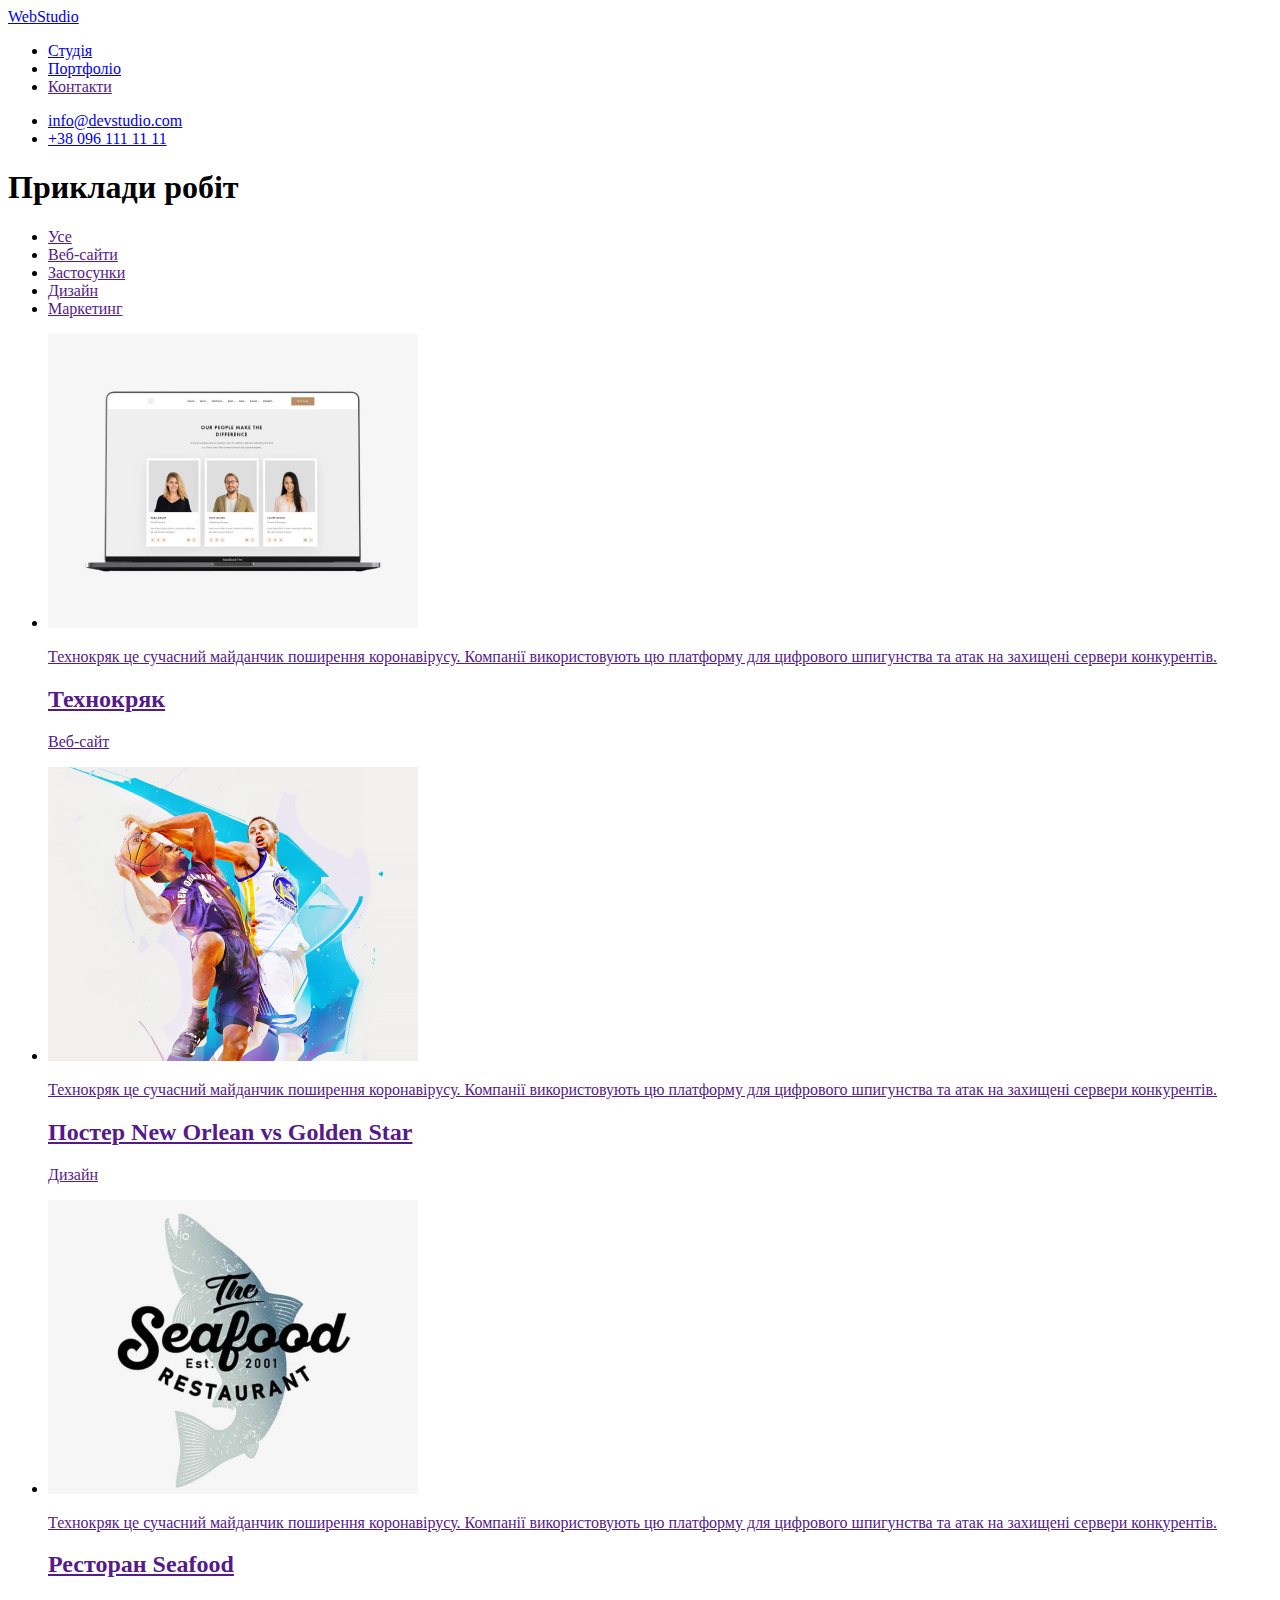
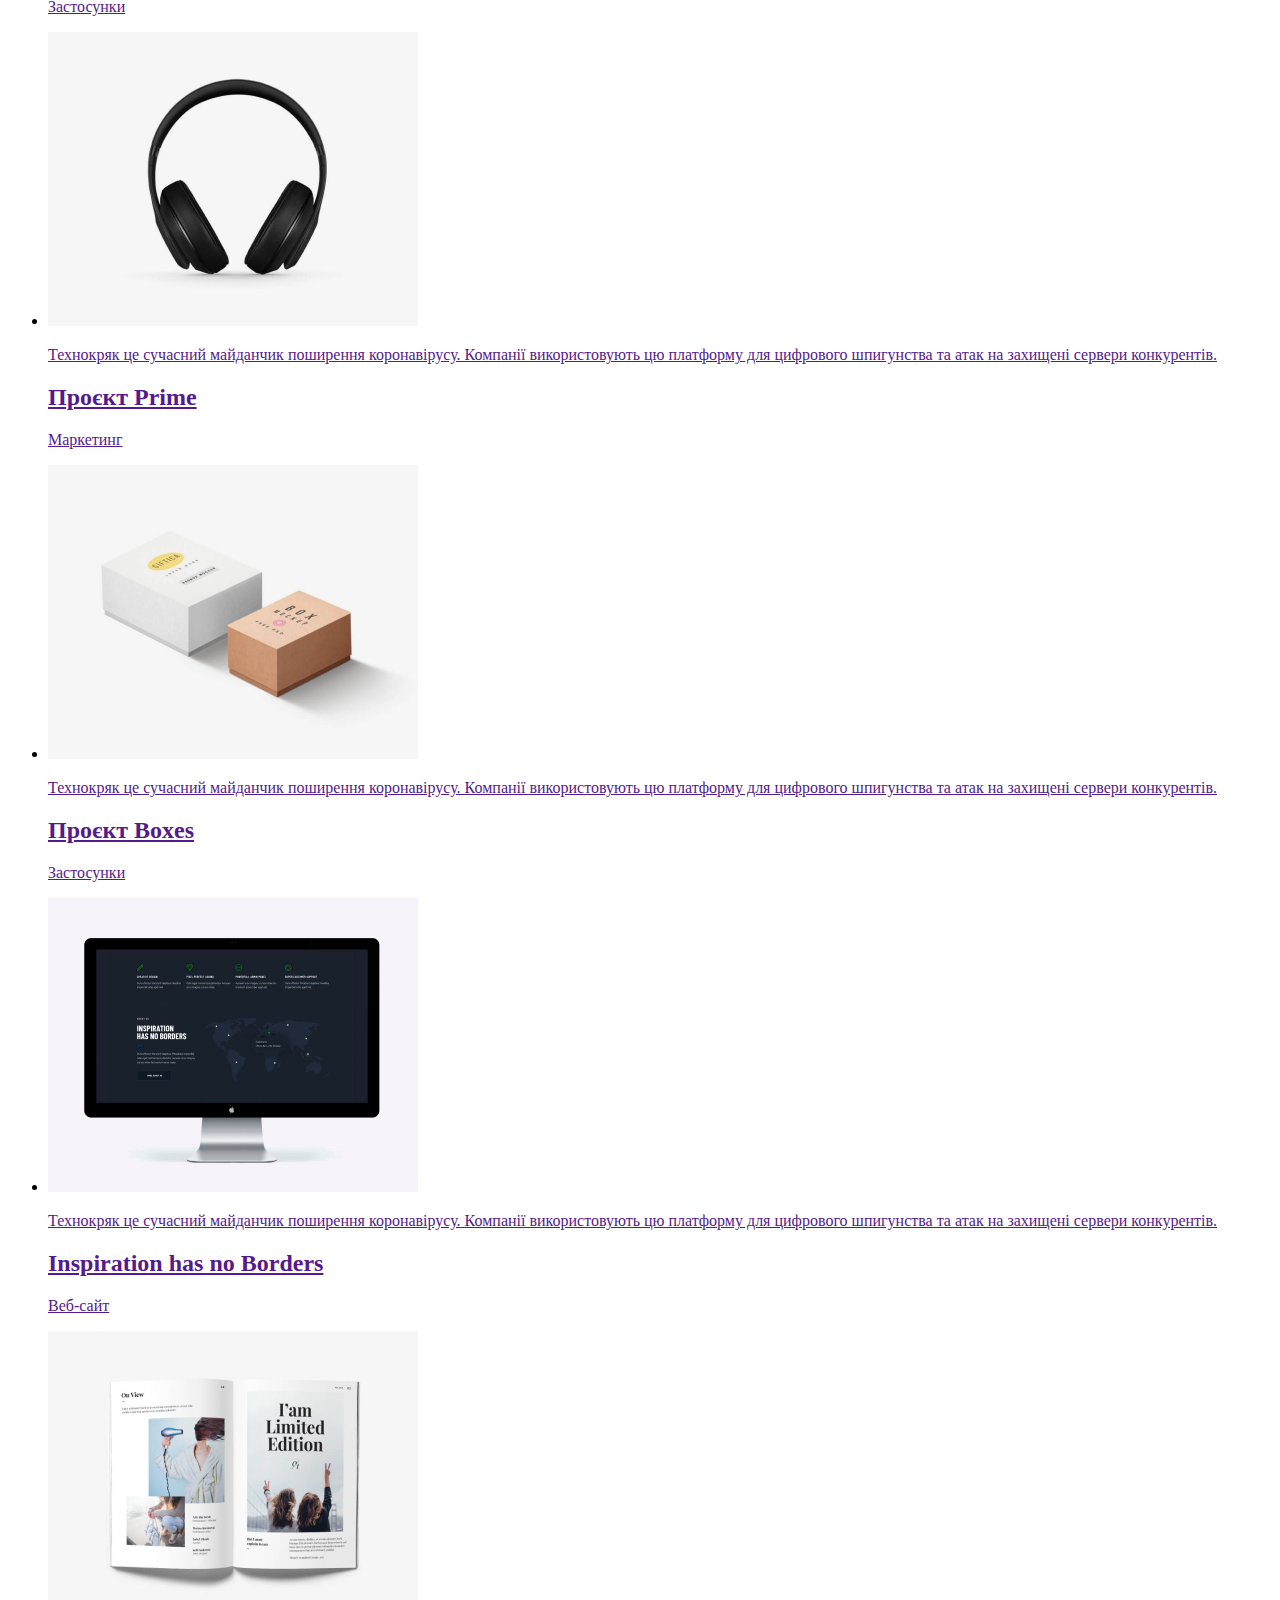
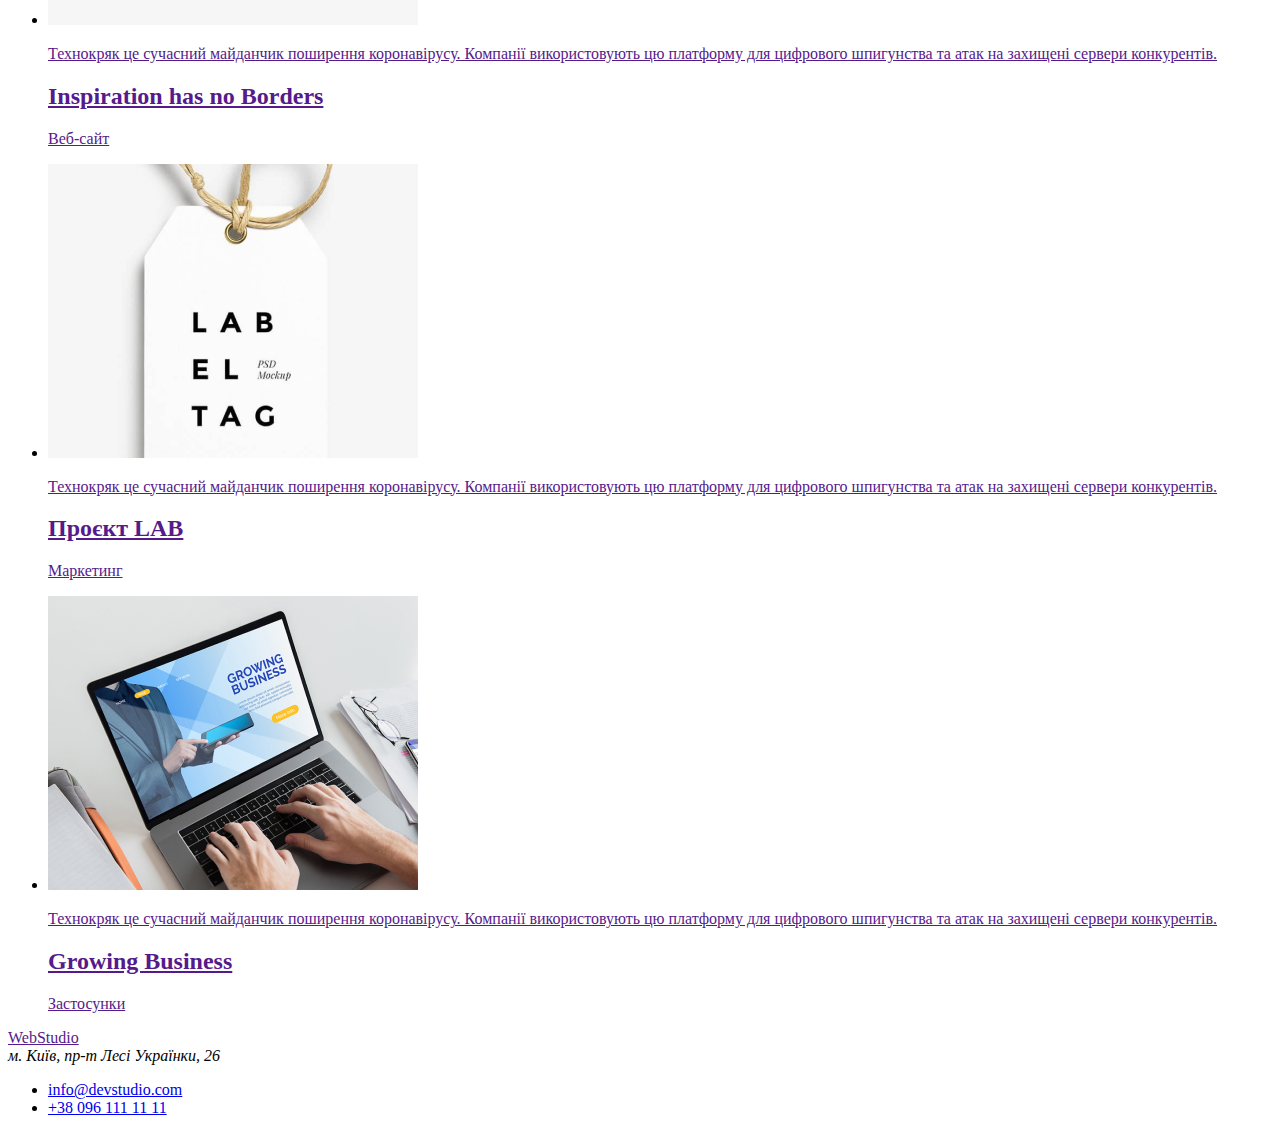
==== portfolio.html @ 0ce0e4c5 "yes" ====
<!DOCTYPE html>
<html lang="en">

<head>
    <meta charset="UTF-8">
    <meta http-equiv="X-UA-Compatible" content="IE=edge">
    <meta name="viewport" content="width=device-width, initial-scale=1.0">
    <title>WEB studio</title>
    <link
        href="https://fonts.googleapis.com/css2?family=Raleway:wght@700&family=Roboto:wght@400;500;700;900&display=swap"
        rel="stylesheet">
    <link rel="stylesheet" href="node_modules/modern-normalize/modern-normalize.css">
    <!-- Зовнішній файл стилю -->
    <link rel="stylesheet" href="./style.css">
</head>

<body>

    <!-- Шапка -->
    <header>
        <div class="header-nav container">
            <a class="logo" href="./"><span>Web</span>Studio</a>
            <nav>
                <ul class="nav-list">
                    <li class="list-item"><a class="link" href="./">Студія</a></li>
                    <li class="list-item"><a class="link current" href="./portfolio.html" target="_blank"
                            rel="noopener noreferer">Портфоліо</a></li>
                    <li class="list-item"><a class="link" href="">Контакти</a></li>
                </ul>
            </nav>
            <ul class="contacts-nav">
                <li><a href="mailto:info@devstudio.com">info@devstudio.com</a></li>
                <li><a href="tel:+380961111111">+38 096 111 11 11</a></li>
            </ul>
        </div>
    </header>
    <!--Основна секція-->
    <main>
        <section class="section">

            <div class="container">
                <h1 class="visually-hidden">Приклади робіт</h1>
                <ul class="filter">
                    <li><a class="filter-link" href="">Усе</a></li>
                    <li><a class="filter-link" href="">Веб-сайти</a></li>
                    <li><a class="filter-link" href="">Застосунки</a></li>
                    <li><a class="filter-link" href="">Дизайн</a></li>
                    <li><a class="filter-link" href="">Маркетинг</a></li>
                </ul>
                <ul class="examples">
                    <li class="examples-link">
                        <a class="link-thumb" href="">
                            <div class="examples-img-thumb"><img class="card" src="./img/portfolio/laptop.jpg"
                                    alt="Фотографии троих людей на экране ноутбука" width="370" height="294">
                                <div class="examples-overlay">
                                    <p>Технокряк це сучасний майданчик поширення коронавірусу.
                                        Компанії використовують цю платформу для цифрового шпигунства та атак на
                                        захищені сервери конкурентів.</p>
                                </div>
                            </div>
                            <div class="link-text">
                                <h2 class="examples-titel">Технокряк</h2>
                                <p class="examples-type">Веб-сайт</p>
                            </div>
                        </a>
                    </li>
                    <li class="examples-link">
                        <a class="link-thumb" href="">
                            <div class="examples-img-thumb"><img src="./img/portfolio/players.jpg"
                                    alt="Два баскетболиста" width="370" height="294">
                                <div class="examples-overlay">
                                    <p>Технокряк це сучасний майданчик поширення коронавірусу.
                                        Компанії використовують цю платформу для цифрового шпигунства та атак на
                                        захищені сервери конкурентів.</p>
                                </div>
                            </div>
                            <div class="link-text">
                                <h2 class="examples-titel">Постер New Orlean vs Golden Star</h2>
                                <p class="examples-type">Дизайн</p>
                            </div>
                        </a>
                    </li>
                    <li class="examples-link">
                        <a class="link-thumb" href="">
                            <div class="examples-img-thumb"><img src="./img/portfolio/seafood.jpg"
                                    alt="Рыба с надписью The seafood restaurant" width="370" height="294">
                                <div class="examples-overlay">
                                    <p>Технокряк це сучасний майданчик поширення коронавірусу.
                                        Компанії використовують цю платформу для цифрового шпигунства та атак на
                                        захищені сервери конкурентів.</p>
                                </div>
                            </div>
                            <div class="link-text">
                                <h2 class="examples-titel">Ресторан Seafood</h2>
                                <p class="examples-type">Застосунки</p>
                            </div>
                        </a>
                    </li>
                    <li class="examples-link">
                        <a class="link-thumb" href="">
                            <div class="examples-img-thumb"><img src="./img/portfolio/headphone.jpg" alt="Наушники"
                                    width="370" height="294">
                                <div class="examples-overlay">
                                    <p>Технокряк це сучасний майданчик поширення коронавірусу.
                                        Компанії використовують цю платформу для цифрового шпигунства та атак на
                                        захищені сервери конкурентів.</p>
                                </div>
                            </div>
                            <div class="link-text">
                                <h2 class="examples-titel">Проєкт Prime</h2>
                                <p class="examples-type">Маркетинг</p>
                            </div>
                        </a>
                    </li>
                    <li class="examples-link">
                        <a class="link-thumb" href="">
                            <div class="examples-img-thumb"><img src="./img/portfolio/boxes.jpg" alt="Две коробки"
                                    width="370" height="294">
                                <div class="examples-overlay">
                                    <p>Технокряк це сучасний майданчик поширення коронавірусу.
                                        Компанії використовують цю платформу для цифрового шпигунства та атак на
                                        захищені сервери конкурентів.</p>
                                </div>
                            </div>
                            <div class="link-text">
                                <h2 class="examples-titel">Проєкт Boxes</h2>
                                <p class="examples-type">Застосунки</p>
                            </div>
                        </a>
                    </li>
                    <li class="examples-link">
                        <a class="link-thumb" href="">
                            <div class="examples-img-thumb"><img src="./img/portfolio/monitor.jpg" alt="Черный монитор"
                                    width="370" height="294">
                                <div class="examples-overlay">
                                    <p>Технокряк це сучасний майданчик поширення коронавірусу.
                                        Компанії використовують цю платформу для цифрового шпигунства та атак на
                                        захищені сервери конкурентів.</p>
                                </div>
                            </div>
                            <div class="link-text">
                                <h2 class="examples-titel">Inspiration has no Borders</h2>
                                <p class="examples-type">Веб-сайт</p>
                            </div>
                        </a>
                    </li>
                    <li class="examples-link">
                        <a class="link-thumb" href="">
                            <div class="examples-img-thumb"><img src="./img/portfolio/magazine.jpg" alt="Черный монитор"
                                    width="370" height="294">
                                <div class="examples-overlay">
                                    <p>Технокряк це сучасний майданчик поширення коронавірусу.
                                        Компанії використовують цю платформу для цифрового шпигунства та атак на
                                        захищені сервери конкурентів.</p>
                                </div>
                            </div>
                            <div class="link-text">
                                <h2 class="examples-titel">Inspiration has no Borders</h2>
                                <p class="examples-type">Веб-сайт</p>
                            </div>
                        </a>
                    </li>
                    <li class="examples-link">
                        <a class="link-thumb" href="">
                            <div class="examples-img-thumb"><img src="./img/portfolio/labeltag.jpg"
                                    alt="Этикетка с надписью LA BEL TAG" width="370" height="294">
                                <div class="examples-overlay">
                                    <p>Технокряк це сучасний майданчик поширення коронавірусу.
                                        Компанії використовують цю платформу для цифрового шпигунства та атак на
                                        захищені сервери конкурентів.</p>
                                </div>
                            </div>
                            <div class="link-text">
                                <h2 class="examples-titel">Проєкт LAB</h2>
                                <p class="examples-type">Маркетинг</p>
                            </div>
                        </a>
                    </li>
                    <li class="examples-link">
                        <a class="link-thumb" href="">
                            <div class="examples-img-thumb"><img src="./img/portfolio/desktop.jpg" alt="Ноутбук"
                                    width="370" height="294">
                                <div class="examples-overlay">
                                    <p>Технокряк це сучасний майданчик поширення коронавірусу.
                                        Компанії використовують цю платформу для цифрового шпигунства та атак на
                                        захищені сервери конкурентів.</p>
                                </div>
                            </div>
                            <div class="link-text">
                                <h2 class="examples-titel">Growing Business</h2>
                                <p class="examples-type">Застосунки</p>
                            </div>
                        </a>
                    </li>
                </ul>
            </div>

        </section>
    </main>
    <!--Footer-->
    <footer class="footer">
        <div class="container">
            <a class="footer-logo" href=""><span>Web</span>Studio</a>
            <address class="footer-address">м. Київ, пр-т Лесі Українки, 26</address>
            <ul class="footer-contacts">
                <li><a class="footer-contacts-link" href="mailto:info@devstudio.com">info@devstudio.com</a></li>
                <li><a class="footer-contacts-link" href="tel:+380961111111">+38 096 111 11 11</a></li>
            </ul>
        </div>
    </footer>
</body>

</html>
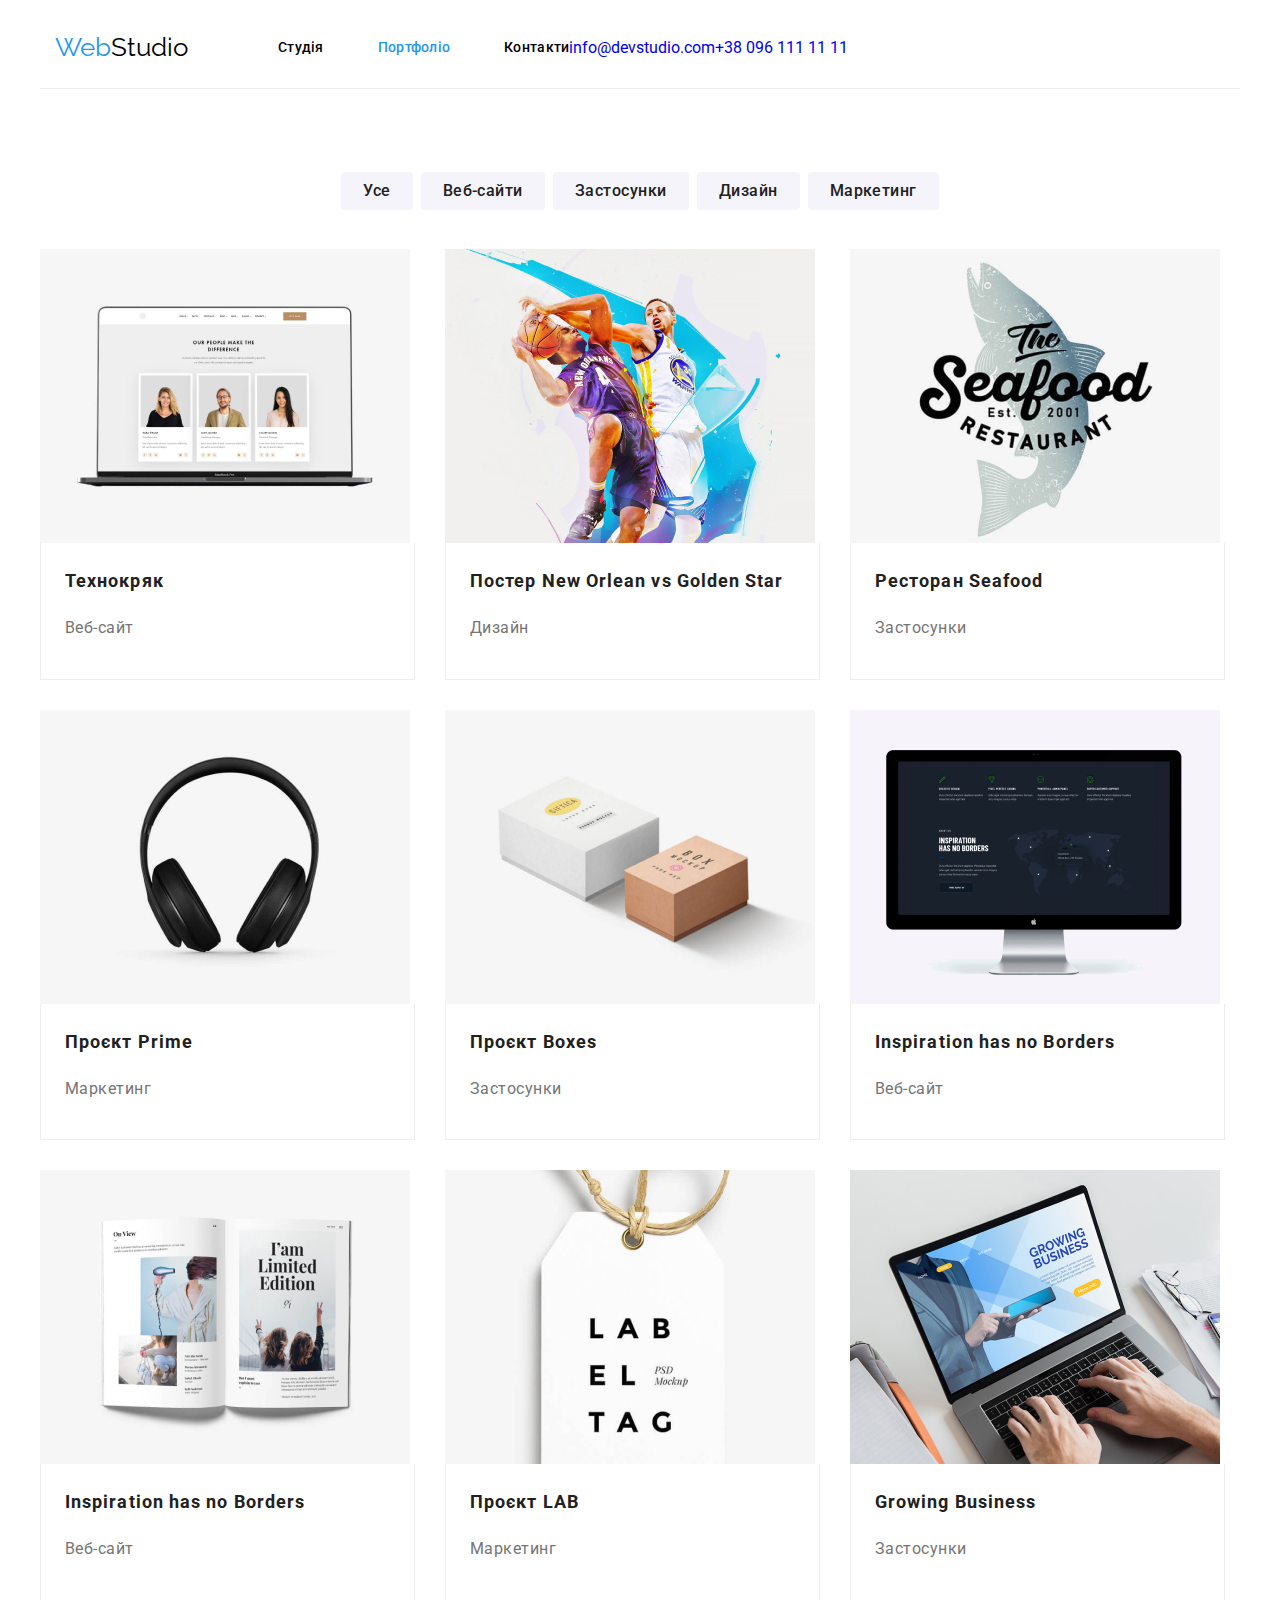
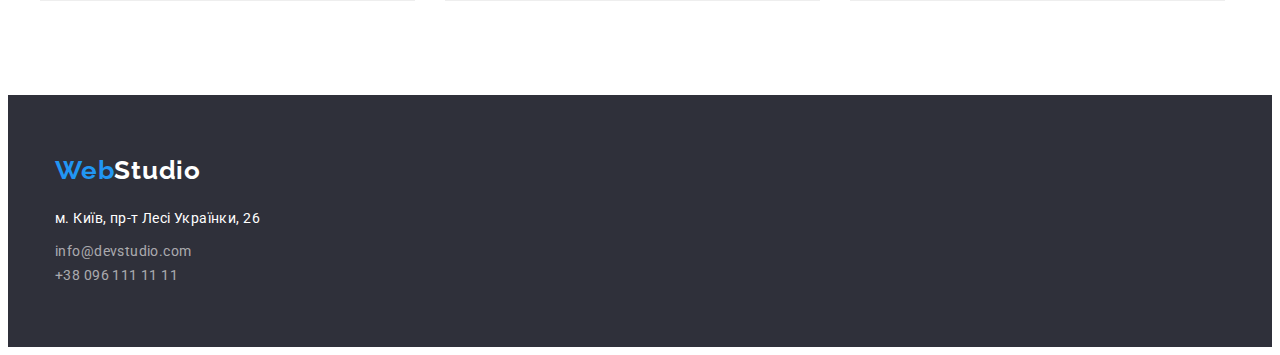
==== commit dd55df31: "end" ====
--- a/portfolio.html
+++ b/portfolio.html
@@ -11,7 +11,7 @@
         rel="stylesheet">
     <link rel="stylesheet" href="node_modules/modern-normalize/modern-normalize.css">
     <!-- Зовнішній файл стилю -->
-    <link rel="stylesheet" href="./style.css">
+    <link rel="stylesheet" href="./css/main.css">
 </head>
 
 <body>
@@ -41,11 +41,11 @@
             <div class="container">
                 <h1 class="visually-hidden">Приклади робіт</h1>
                 <ul class="filter">
-                    <li><a class="filter-link" href="">Усе</a></li>
-                    <li><a class="filter-link" href="">Веб-сайти</a></li>
-                    <li><a class="filter-link" href="">Застосунки</a></li>
-                    <li><a class="filter-link" href="">Дизайн</a></li>
-                    <li><a class="filter-link" href="">Маркетинг</a></li>
+                    <li class="filter-item"><a class="filter-link" href="">Усе</a></li>
+                    <li class="filter-item"><a class="filter-link" href="">Веб-сайти</a></li>
+                    <li class="filter-item"><a class="filter-link" href="">Застосунки</a></li>
+                    <li class="filter-item"><a class="filter-link" href="">Дизайн</a></li>
+                    <li class="filter-item"><a class="filter-link" href="">Маркетинг</a></li>
                 </ul>
                 <ul class="examples">
                     <li class="examples-link">
--- a/css/main.css
+++ b/css/main.css
@@ -0,0 +1,1231 @@
+@charset "UTF-8";
+:root {
+  --primary-text-color: #757575;
+  --title-text-color: #212121;
+  --accent-color: #2196f3;
+  --background-color: #ffffff;
+  --background-button: #F5F4FA;
+  --svg: #AFB1B8;
+  --card-border-line: #EEEEEE;
+}
+
+html {
+  -webkit-box-sizing: border-box;
+          box-sizing: border-box;
+}
+
+*,
+*::before,
+*::after {
+  -webkit-box-sizing: inherit;
+          box-sizing: inherit;
+}
+
+/* Решта коду */
+body {
+  color: var(--primary-text-color);
+  background-color: var(--background-color);
+  font-family: roboto, sans-serif;
+}
+
+a {
+  text-decoration: none;
+}
+
+h1,
+h2,
+h3,
+p,
+ul {
+  margin-top: 0;
+}
+
+img {
+  display: block;
+  max-width: 100%;
+  height: auto;
+}
+
+ul {
+  padding: 0;
+  margin: 0;
+  list-style: none;
+}
+
+.section {
+  padding-top: 94px;
+  padding-bottom: 94px;
+  margin-top: 0;
+  margin-bottom: 0;
+}
+.section-title {
+  margin-bottom: 50px;
+  color: var(--title-text-color);
+  font-weight: 700;
+  font-size: 36px;
+  line-height: 1.2;
+  text-align: center;
+  letter-spacing: 0.03em;
+}
+
+.container {
+  width: 100%;
+  margin-left: auto;
+  margin-right: auto;
+  margin-top: 0;
+  padding-left: 15px;
+  padding-right: 15px;
+}
+@media (min-width: 480px) {
+  .container {
+    width: 480px;
+  }
+}
+@media (min-width: 768px) {
+  .container {
+    width: 768px;
+  }
+}
+@media (min-width: 1200px) {
+  .container {
+    width: 1200px;
+  }
+}
+
+@media (max-width: 767px) {
+  .contacts {
+    margin-bottom: 64px;
+  }
+}
+@media (min-width: 768px) {
+  .contacts {
+    margin-left: 89px;
+  }
+}
+@media screen and (min-width: 1200px) {
+  .contacts {
+    margin-left: 305px;
+  }
+}
+
+@media (max-width: 767px) {
+  .contacts-list {
+    display: -webkit-box;
+    display: -ms-flexbox;
+    display: flex;
+    -webkit-box-orient: vertical;
+    -webkit-box-direction: reverse;
+        -ms-flex-direction: column-reverse;
+            flex-direction: column-reverse;
+  }
+}
+@media (min-width: 768px) {
+  .contacts-list {
+    -webkit-box-pack: start;
+        -ms-flex-pack: start;
+            justify-content: flex-start;
+    -ms-flex-line-pack: center;
+        align-content: center;
+  }
+}
+@media screen and (min-width: 1200px) {
+  .contacts-list {
+    display: -webkit-box;
+    display: -ms-flexbox;
+    display: flex;
+    -webkit-box-pack: start;
+        -ms-flex-pack: start;
+            justify-content: flex-start;
+    -ms-flex-line-pack: center;
+        align-content: center;
+  }
+}
+
+@media (min-width: 1200px) {
+  .contacts-list li + li {
+    margin-left: 50px;
+  }
+}
+
+@media (max-width: 767px) {
+  .contacts-item:last-child {
+    margin-bottom: 32px;
+  }
+}
+@media (min-width: 768px) {
+  .contacts-item:last-child {
+    margin-left: 0;
+  }
+}
+@media (min-width: 1200px) {
+  .contacts-item:last-child {
+    margin-left: 30px;
+  }
+}
+
+@media (max-width: 768px) {
+  .contact-icon:first-child {
+    margin-bottom: 13px;
+  }
+}
+
+.contacts-list .contacts-link {
+  color: var(--primary-text-color);
+}
+@media (max-width: 767px) {
+  .contacts-list .contacts-link {
+    font-weight: 500;
+    font-size: 14px;
+    line-height: 1.14;
+    letter-spacing: 0.02em;
+    font-size: 24px;
+  }
+}
+@media (min-width: 768px) {
+  .contacts-list .contacts-link {
+    display: -webkit-box;
+    display: -ms-flexbox;
+    display: flex;
+    font-size: 12px;
+  }
+}
+@media (min-width: 1200px) {
+  .contacts-list .contacts-link {
+    display: -webkit-box;
+    display: -ms-flexbox;
+    display: flex;
+    -webkit-box-align: center;
+        -ms-flex-align: center;
+            align-items: center;
+    -webkit-transition: color 250ms cubic-bezier(0.4, 0, 0.2, 1);
+    transition: color 250ms cubic-bezier(0.4, 0, 0.2, 1);
+    font-weight: 500;
+    font-size: 14px;
+    line-height: 1.14;
+    letter-spacing: 0.02em;
+    font-size: 14px;
+  }
+}
+.contacts-list .contacts-link:focus, .contacts-list .contacts-link:hover {
+  color: var(--accent-color);
+  fill: var(--accent-color);
+}
+
+.contact-icon {
+  margin-right: 10px;
+  fill: currentColor;
+}
+@media (max-width: 767px) {
+  .contact-icon {
+    display: none;
+  }
+}
+.contact-icon:focus, .contact-icon:hover {
+  color: var(--accent-color);
+  fill: var(--accent-color);
+}
+
+.logo {
+  color: #000000;
+  font-family: Raleway, sans-serif;
+  font-style: 700;
+  font-size: 26px;
+  line-height: 1.2;
+  letter-spacing: 3%;
+}
+@media (max-width: 767px) {
+  .logo {
+    margin: 16px 15px;
+  }
+}
+
+span {
+  color: var(--accent-color);
+}
+
+@media (max-width: 767px) {
+  .mobile-button {
+    position: absolute;
+    top: 10px;
+    right: 15px;
+    display: -webkit-inline-box;
+    display: -ms-inline-flexbox;
+    display: inline-flex;
+    margin: 0;
+    padding: 0;
+    border: none;
+    background-color: transparent;
+    -webkit-transition: fill 250ms cubic-bezier(0.4, 0, 0.2, 1);
+    transition: fill 250ms cubic-bezier(0.4, 0, 0.2, 1);
+    cursor: pointer;
+    z-index: 2;
+  }
+  .mobile-button:hover, .mobile-button:focus {
+    fill: var(--accent-color);
+  }
+  .mobile-button .mobile-open {
+    display: none;
+  }
+  .mobile-button.is-open .mobile-open {
+    display: block;
+  }
+  .mobile-button.is-open .mobile-close {
+    display: none;
+  }
+}
+@media (min-width: 768px) {
+  .mobile-button {
+    display: none;
+  }
+}
+
+@media screen and (max-width: 767px) {
+  .mobile-menu {
+    position: absolute;
+    top: 0;
+    left: 0;
+    width: 100%;
+    height: 100vh;
+    background-color: var(--background-color);
+    display: none;
+    -webkit-box-orient: vertical;
+    -webkit-box-direction: normal;
+        -ms-flex-direction: column;
+            flex-direction: column;
+    -webkit-box-pack: justify;
+        -ms-flex-pack: justify;
+            justify-content: space-between;
+    padding: 48px 83px 48px 40px;
+    z-index: 1;
+  }
+  .mobile-menu.is-open {
+    display: -webkit-box;
+    display: -ms-flexbox;
+    display: flex;
+  }
+}
+@media (min-width: 768px) {
+  .mobile-menu {
+    display: -webkit-box;
+    display: -ms-flexbox;
+    display: flex;
+    -webkit-box-pack: center;
+        -ms-flex-pack: center;
+            justify-content: center;
+    -webkit-box-align: center;
+        -ms-flex-align: center;
+            align-items: center;
+  }
+}
+@media (min-width: 1200px) {
+  .mobile-menu {
+    -webkit-box-align: baseline;
+        -ms-flex-align: baseline;
+            align-items: baseline;
+  }
+}
+
+.header-nav {
+  position: relative;
+  -webkit-box-sizing: border-box;
+          box-sizing: border-box;
+  margin-bottom: 0;
+  border-bottom: 1px solid #ECECEC;
+}
+
+.header-nav,
+.contacts-nav {
+  display: -webkit-box;
+  display: -ms-flexbox;
+  display: flex;
+  -webkit-box-pack: start;
+      -ms-flex-pack: start;
+          justify-content: flex-start;
+  -webkit-box-align: center;
+      -ms-flex-align: center;
+          align-items: center;
+}
+
+.nav-list {
+  display: -webkit-box;
+  display: -ms-flexbox;
+  display: flex;
+}
+@media (max-width: 767px) {
+  .nav-list {
+    -webkit-box-orient: vertical;
+    -webkit-box-direction: normal;
+        -ms-flex-direction: column;
+            flex-direction: column;
+  }
+}
+@media (min-width: 768px) {
+  .nav-list {
+    margin-left: 90px;
+  }
+}
+
+.nav-list .link {
+  color: #000000;
+  font-weight: 500;
+  font-size: 14px;
+  line-height: 1.14;
+  letter-spacing: 0.02em;
+}
+@media (max-width: 767px) {
+  .nav-list .link {
+    font-size: 40px;
+  }
+}
+@media (min-width: 768px) {
+  .nav-list .link {
+    position: relative;
+    display: block;
+    padding-top: 32px;
+    padding-bottom: 32px;
+  }
+}
+.nav-list .link:hover, .nav-list .link:focus {
+  color: var(--accent-color);
+}
+.nav-list .link.current {
+  color: var(--accent-color);
+}
+.nav-list .link.current::after {
+  position: absolute;
+  content: "";
+  bottom: 0;
+  left: 0;
+  width: 100%;
+  height: 5px;
+  background-color: var(--accent-color);
+  border-radius: 4px;
+  -webkit-transform: scale(0);
+          transform: scale(0);
+  -webkit-transition: -webkit-transform 500ms cubic-bezier(0.4, 0, 0.2, 1);
+  transition: -webkit-transform 500ms cubic-bezier(0.4, 0, 0.2, 1);
+  transition: transform 500ms cubic-bezier(0.4, 0, 0.2, 1);
+  transition: transform 500ms cubic-bezier(0.4, 0, 0.2, 1), -webkit-transform 500ms cubic-bezier(0.4, 0, 0.2, 1);
+}
+
+.nav-list .link:hover.current::after {
+  -webkit-transform: scale(1);
+          transform: scale(1);
+}
+
+@media (max-width: 767px) {
+  .list-item:not(:last-child) {
+    margin-bottom: 32px;
+  }
+}
+@media (min-width: 768px) {
+  .list-item:not(:last-child) {
+    margin-right: 54px;
+  }
+}
+
+.networks-list {
+  display: -webkit-box;
+  display: -ms-flexbox;
+  display: flex;
+  -webkit-box-pack: justify;
+      -ms-flex-pack: justify;
+          justify-content: space-between;
+  -webkit-box-align: baseline;
+      -ms-flex-align: baseline;
+          align-items: baseline;
+}
+@media (min-width: 768px) {
+  .networks-list {
+    display: none;
+  }
+}
+
+.networks-item:not(:last-child)::after {
+  content: "";
+  width: 1px;
+  height: 22px;
+  margin-left: 10px;
+  margin-right: 10px;
+  border: 1px solid rgba(33, 33, 33, 0.2);
+}
+
+.networks-link {
+  font-style: normal;
+  font-weight: 500;
+  font-size: 18px;
+  line-break: 1.2;
+  letter-spacing: 0.02em;
+  color: var(--accent-color);
+}
+
+/*шапка сайта*/
+/*logo*/
+/*шапка навигації*/
+.hero {
+  background-color: #2f303a;
+  text-align: center;
+  padding-bottom: 200px;
+  padding-top: 200px;
+  background-image: -webkit-gradient(linear, left top, right top, from(rgba(47, 48, 58, 0.4)), to(rgba(47, 48, 58, 0.4))), url("../img/bgi-hero.jpg");
+  background-image: linear-gradient(to right, rgba(47, 48, 58, 0.4), rgba(47, 48, 58, 0.4)), url("../img/bgi-hero.jpg");
+  background-position: center;
+  background-size: cover;
+  background-repeat: no-repeat;
+}
+.hero-title {
+  display: block;
+  margin-top: 0px;
+  margin-bottom: 30px;
+  margin-bottom: 46px;
+  text-transform: uppercase;
+  color: var(--background-color);
+  font-weight: 900;
+  font-size: 44px;
+  line-height: 1.4;
+  text-align: center;
+  letter-spacing: 0.06em;
+}
+@media (max-width: 1199px) {
+  .hero-title {
+    font-size: 26px;
+    line-height: 1.6;
+  }
+}
+.hero-button {
+  display: inline-block;
+  min-width: 200px;
+  padding: 10px 25px;
+  border-radius: 4px;
+  text-decoration: none;
+  border: none;
+  -webkit-box-shadow: 0px 4px 4px rgba(0, 0, 0, 0.15);
+          box-shadow: 0px 4px 4px rgba(0, 0, 0, 0.15);
+  margin-top: 0px;
+  color: var(--background-color);
+  background-color: var(--accent-color);
+  font-weight: 700;
+  font-size: 16px;
+  line-height: 2;
+  letter-spacing: 0.06em;
+}
+
+.backdrop {
+  position: fixed;
+  top: 0;
+  left: 0;
+  width: 100%;
+  height: 100%;
+  background-color: rgba(0, 0, 0, 0.2);
+  opacity: 1;
+  -webkit-transition: opacity 300ms cubic-bezier(0.4, 0, 0.2, 1);
+  transition: opacity 300ms cubic-bezier(0.4, 0, 0.2, 1);
+}
+.backdrop.is-hidden {
+  opacity: 0;
+  pointer-events: none;
+}
+
+.modal {
+  position: absolute;
+  top: 50%;
+  left: 50%;
+  width: 528px;
+  height: 581px;
+  padding: 40px;
+  background-color: var(--background-color);
+  -webkit-transform: translate(-50%, -50%) scale(1);
+          transform: translate(-50%, -50%) scale(1);
+  -webkit-transition: -webkit-transform 500ms cubic-bezier(0.4, 0, 0.2, 1);
+  transition: -webkit-transform 500ms cubic-bezier(0.4, 0, 0.2, 1);
+  transition: transform 500ms cubic-bezier(0.4, 0, 0.2, 1);
+  transition: transform 500ms cubic-bezier(0.4, 0, 0.2, 1), -webkit-transform 500ms cubic-bezier(0.4, 0, 0.2, 1);
+}
+@media (min-wdth: 480px) {
+  .modal {
+    width: 450px;
+    max-height: 690px;
+    height: 100%;
+    overflow: scroll;
+  }
+}
+@media (min-wdth: 1200px) {
+  .modal {
+    width: 528px;
+    height: 581px;
+  }
+}
+.backdrop.is-hidden .modal {
+  -webkit-transform: translate(-50%, -50%) scale(0.7) rotateY(450deg);
+          transform: translate(-50%, -50%) scale(0.7) rotateY(450deg);
+}
+
+.modal-button {
+  position: absolute;
+  top: 8px;
+  right: 8px;
+  width: 30px;
+  height: 30px;
+  border: 0;
+  border-radius: 50%;
+  background-image: url("../img/icons/close.svg");
+  background-size: contain;
+}
+
+.field {
+  position: relative;
+  text-align: start;
+}
+.field:not(:last-child) {
+  margin-bottom: 10px;
+}
+
+.form,
+.fields,
+.field {
+  display: -webkit-box;
+  display: -ms-flexbox;
+  display: flex;
+  -webkit-box-orient: vertical;
+  -webkit-box-direction: normal;
+      -ms-flex-direction: column;
+          flex-direction: column;
+}
+
+.fields {
+  margin-bottom: 20px;
+}
+
+.form-field,
+.textarea {
+  padding-left: 42px;
+  height: 40px;
+  border: 1px solid rgba(33, 33, 33, 0.2);
+  border-radius: 4px;
+  -webkit-transition: border 250ms cubic-bezier(0.4, 0, 0.2, 1);
+  transition: border 250ms cubic-bezier(0.4, 0, 0.2, 1);
+  outline: none;
+}
+
+form .title {
+  font-size: 20px;
+  margin-bottom: 12px;
+  color: var(--title-text-color);
+}
+
+.textarea {
+  resize: none;
+  height: 120px;
+  font-size: 14px;
+  padding: 12px 16px;
+}
+
+.field label {
+  font-size: 12px;
+  margin-bottom: 4px;
+}
+
+.form-icon {
+  position: absolute;
+  display: inline-block;
+  top: 50%;
+  left: 15px;
+  margin: 0;
+  -webkit-transition: fill 250ms cubic-bezier(0.4, 0, 0.2, 1);
+  transition: fill 250ms cubic-bezier(0.4, 0, 0.2, 1);
+}
+
+.field:focus-within .form-field,
+.field:hover .form-field,
+.field:focus-within textarea,
+.field:hover textarea {
+  border: 1px solid var(--accent-color);
+}
+
+.field:focus-within > .form-icon,
+.field:hover > .form-icon {
+  fill: var(--accent-color);
+}
+
+.btn {
+  width: 200px;
+  margin: auto;
+}
+
+.checkbox {
+  margin-bottom: 30px;
+}
+
+.field-checkbox {
+  -webkit-appearance: none;
+     -moz-appearance: none;
+          appearance: none;
+  outline: none;
+}
+
+.checkbox-icon {
+  display: inline-block;
+  margin-right: 8px;
+  padding: 0;
+  border: 2px solid var(--title-text-color);
+  border-radius: 2px;
+}
+.field-checkbox:focus-within + .checkbox-icon {
+  border: 2px solid var(--accent-color);
+}
+.field-checkbox:checked + .checkbox-icon {
+  background-color: var(--accent-color);
+  border: 2px solid var(--accent-color);
+}
+
+.field-label a {
+  color: var(--accent-color);
+  text-decoration: underline;
+}
+
+.features .title {
+  margin-bottom: 10px;
+  color: var(--title-text-color);
+  font-weight: 700;
+  font-size: 14px;
+  line-height: 1.14;
+  letter-spacing: 0.03em;
+}
+
+.visually-hidden {
+  position: absolute;
+  width: 1px;
+  height: 1px;
+  border: 0;
+  margin: -1px;
+  padding: 0;
+  clip: rect(0 0 0 0);
+  overflow: hidden;
+}
+
+@media (min-width: 768px) {
+  .features {
+    display: -webkit-box;
+    display: -ms-flexbox;
+    display: flex;
+    -ms-flex-wrap: wrap;
+        flex-wrap: wrap;
+    margin: -15px;
+  }
+}
+@media (min-width: 1200px) {
+  .features {
+    -webkit-box-pack: justify;
+        -ms-flex-pack: justify;
+            justify-content: space-between;
+  }
+}
+
+@media (min-width: 768px) {
+  .features-item {
+    width: calc((100% - 60px) / 2);
+    margin: 15px;
+  }
+}
+@media (min-width: 1200px) {
+  .features-item {
+    width: 270px;
+  }
+}
+
+.features-icon {
+  display: -webkit-box;
+  display: -ms-flexbox;
+  display: flex;
+  -webkit-box-pack: center;
+      -ms-flex-pack: center;
+          justify-content: center;
+  -webkit-box-align: center;
+      -ms-flex-align: center;
+          align-items: center;
+  height: 120px;
+  margin-bottom: 30px;
+  background-color: var(--background-button);
+}
+
+.feture .text {
+  color: var(--primary-text-color);
+  font-size: 14px;
+  line-height: 1.7;
+  letter-spacing: 0.03em;
+}
+
+/*чим ми займаємось*/
+.section.work {
+  padding: 0px;
+}
+@media (max-width: 1199px) {
+  .section.work {
+    display: none;
+  }
+}
+
+.image {
+  display: -webkit-box;
+  display: -ms-flexbox;
+  display: flex;
+  -webkit-box-pack: justify;
+      -ms-flex-pack: justify;
+          justify-content: space-between;
+}
+
+.our-team {
+  background-color: #F5F4FA;
+}
+
+.team {
+  line-height: 1.2;
+  text-align: center;
+  letter-spacing: 0.03em;
+}
+@media (min-width: 768px) {
+  .team {
+    display: -webkit-box;
+    display: -ms-flexbox;
+    display: flex;
+    -ms-flex-wrap: wrap;
+        flex-wrap: wrap;
+    margin: -15px;
+  }
+}
+@media screen and (min-width: 1200px) {
+  .team {
+    margin: -15px;
+  }
+}
+
+.team-link {
+  padding-bottom: 30px;
+  background: #FFFFFF;
+  -webkit-box-shadow: 0px 1px 3px rgba(0, 0, 0, 0.12), 0px 1px 1px rgba(0, 0, 0, 0.14), 0px 2px 1px rgba(0, 0, 0, 0.2);
+          box-shadow: 0px 1px 3px rgba(0, 0, 0, 0.12), 0px 1px 1px rgba(0, 0, 0, 0.14), 0px 2px 1px rgba(0, 0, 0, 0.2);
+  border-radius: 0px 0px 4px 4px;
+}
+@media screen and (min-width: 768px) {
+  .team-link {
+    width: calc((100% - 60px) / 2);
+    margin: 15px;
+  }
+}
+@media screen and (min-width: 1200px) {
+  .team-link {
+    width: calc((100% - 120px) / 4);
+    margin: 15px;
+  }
+}
+@media screen and (max-width: 768px) {
+  .team-link:not(:last-child) {
+    margin-bottom: 30px;
+  }
+}
+
+.team .name {
+  margin-bottom: 10px;
+  color: var(--title-text-color);
+  font-weight: 500;
+  font-size: 16px;
+  line-height: 1.2;
+  text-align: center;
+  letter-spacing: 0.03em;
+}
+
+.team .position {
+  margin-bottom: 16px;
+  color: var(--primary-text-color);
+  font-size: 16px;
+  line-height: 1.2;
+  text-align: center;
+  letter-spacing: 0.03em;
+}
+
+.team-link img {
+  margin-bottom: 30px;
+}
+
+.social-network-list {
+  display: -webkit-box;
+  display: -ms-flexbox;
+  display: flex;
+  -webkit-box-pack: center;
+      -ms-flex-pack: center;
+          justify-content: center;
+}
+
+.network-item:not(:last-child) {
+  margin-right: 10px;
+}
+
+.social-link {
+  display: -webkit-inline-box;
+  display: -ms-inline-flexbox;
+  display: inline-flex;
+  -webkit-box-pack: center;
+      -ms-flex-pack: center;
+          justify-content: center;
+  -webkit-box-align: center;
+      -ms-flex-align: center;
+          align-items: center;
+  width: 44px;
+  height: 44px;
+  border-radius: 50%;
+  color: var(--svg);
+}
+.social-link:hover, .social-link:focus {
+  color: var(--background-color);
+  background-color: var(--accent-color);
+}
+
+.social-icon {
+  fill: currentColor;
+  margin: 12px;
+}
+
+.customers {
+  display: -webkit-box;
+  display: -ms-flexbox;
+  display: flex;
+  -ms-flex-wrap: wrap;
+      flex-wrap: wrap;
+  margin: -15px;
+}
+
+@media (max-width: 767px) {
+  .customers-item {
+    width: calc((100% - 60px) / 2);
+    margin: 15px;
+  }
+}
+@media (min-width: 768px) {
+  .customers-item {
+    width: calc((100% - 90px) / 3);
+    margin: 15px;
+  }
+}
+@media (min-width: 1200px) {
+  .customers-item {
+    width: calc((100% - 180px) / 6);
+    margin: 15px;
+  }
+}
+
+.customers-link {
+  display: -webkit-box;
+  display: -ms-flexbox;
+  display: flex;
+  -webkit-box-pack: center;
+      -ms-flex-pack: center;
+          justify-content: center;
+  -webkit-box-align: center;
+      -ms-flex-align: center;
+          align-items: center;
+  width: 170px;
+  height: 90px;
+  border: 1px solid var(--svg);
+  border-radius: 4px;
+  color: var(--svg);
+}
+.customers-link:hover, .customers-link:focus {
+  border: 1px solid var(--accent-color);
+  color: var(--accent-color);
+}
+
+.customers-icon {
+  fill: currentColor;
+}
+
+.footer {
+  padding-bottom: 60px;
+  padding-top: 60px;
+}
+
+@media (max-width: 767px) {
+  .container.footer-container {
+    text-align: center;
+  }
+}
+@media (min-width: 768px) {
+  .container.footer-container {
+    display: -webkit-box;
+    display: -ms-flexbox;
+    display: flex;
+    -ms-flex-pack: distribute;
+        justify-content: space-around;
+  }
+}
+@media (min-width: 1200px) {
+  .container.footer-container {
+    display: -webkit-box;
+    display: -ms-flexbox;
+    display: flex;
+    -webkit-box-align: baseline;
+        -ms-flex-align: baseline;
+            align-items: baseline;
+  }
+}
+
+.footer,
+.footer-address {
+  color: #ffffff;
+  background-color: #2f303a;
+  font-family: Roboto;
+  font-style: normal;
+  font-weight: 400;
+  font-size: 14px;
+  line-height: 1.7;
+  letter-spacing: 0.03em;
+}
+
+.footer-logo {
+  /* margin-bottom: 20px; */
+  color: #ffffff;
+  font-family: Raleway;
+  font-style: normal;
+  font-weight: 700;
+  font-size: 26px;
+  line-height: 1.2;
+  letter-spacing: 0.03em;
+}
+
+.footer-address {
+  margin-top: 20px;
+  margin-bottom: 9px;
+}
+
+@media (max-width: 767px) {
+  .footer-contacts {
+    margin-bottom: 60px;
+  }
+}
+@media (min-wdth: 1200px) {
+  .footer-contacts {
+    margin-right: 70px;
+  }
+}
+
+.footer-contacts-link {
+  color: rgba(255, 255, 255, 0.6);
+}
+.footer-contacts-link:hover, .footer-contacts-link:focus {
+  color: var(--accent-color);
+}
+
+/* Приєднуйтесь */
+.join-networks {
+  color: var(--background-color);
+  /* margin-bottom: 20px; */
+  font-size: 14px;
+  line-height: 1.2;
+  font-weight: 700;
+  text-transform: uppercase;
+}
+
+.social-network-list {
+  margin-top: 20px;
+}
+
+.join .social-link {
+  background-color: rgba(255, 255, 255, 0.1);
+  /* #2f303a */
+  color: var(--background-color);
+}
+.join .social-link:hover, .join .social-link:focus {
+  background-color: var(--accent-color);
+  /* color: red; */
+}
+
+.join .social-icon {
+  /* Наслідує колір від батьківського елементу
+  в стані спокою та при ховері і фокусі */
+  fill: currentColor;
+}
+
+.footer-input {
+  width: 450px;
+  height: 50px;
+  border-color: rgba(255, 255, 255, 0.3019607843);
+  border-radius: 4px;
+  -webkit-box-shadow: 0px 4px 4px 0px rgba(0, 0, 0, 0.1490196078);
+          box-shadow: 0px 4px 4px 0px rgba(0, 0, 0, 0.1490196078);
+  background-color: #2F303A;
+}
+
+.filter {
+  display: -webkit-box;
+  display: -ms-flexbox;
+  display: flex;
+  -ms-flex-wrap: wrap;
+      flex-wrap: wrap;
+  margin: -4px;
+  margin-top: -15px;
+}
+@media (min-width: 480px) {
+  .filter {
+    margin-bottom: 40px;
+  }
+}
+@media (min-width: 768px) {
+  .filter {
+    -webkit-box-pack: center;
+        -ms-flex-pack: center;
+            justify-content: center;
+    margin-bottom: 30px;
+  }
+}
+@media (min-width: 1200px) {
+  .filter {
+    margin-bottom: 50px;
+  }
+}
+
+@media (min-width: 480px) and (max-width: 767px) {
+  .filter-item {
+    margin-top: 15px;
+  }
+}
+
+.filter-link {
+  display: inline-block;
+  border-radius: 4px;
+  min-width: 73px;
+  height: 38px;
+  padding: 6px 22px;
+  /* font-family: 'Roboto'; */
+  font-style: normal;
+  font-weight: 500;
+  font-size: 16px;
+  line-height: 1.62;
+  text-align: center;
+  letter-spacing: 0.03em;
+  margin: 4px;
+  color: #212121;
+  color: var(--title-text-color);
+  background-color: var(--background-button);
+}
+.filter-link:hover, .filter-link:focus {
+  background-color: var(--accent-color);
+  color: var(--background-color);
+}
+@media (min-width: 480px) {
+  .filter-link {
+    min-width: calc((100% - 24px) / 3);
+  }
+}
+@media (min-width: 768px) {
+  .filter-link {
+    min-width: calc((100% - 40px) / 5);
+  }
+}
+
+@media (min-width: 768px) {
+  .examples {
+    display: -webkit-box;
+    display: -ms-flexbox;
+    display: flex;
+    -ms-flex-wrap: wrap;
+        flex-wrap: wrap;
+    margin: -30px -15px -15px -30px;
+  }
+}
+
+.examples-link {
+  margin-top: 30px;
+}
+@media (max-width: 767px) {
+  .examples-link:not(:last-child) {
+    margin-bottom: 30px;
+  }
+}
+@media (min-width: 768px) {
+  .examples-link {
+    width: calc((100% - 60px) / 2);
+    margin: 15px;
+  }
+}
+@media (min-width: 1200px) {
+  .examples-link {
+    width: calc((100% - 90px) / 3);
+    margin: 15px;
+  }
+}
+
+.examples-titel {
+  color: var(--title-text-color);
+  font-weight: 700;
+  font-size: 18px;
+  line-height: 2;
+  letter-spacing: 0.06em;
+}
+
+.examples-type {
+  color: var(--primary-text-color);
+  font-size: 16px;
+  line-height: 1.8;
+  letter-spacing: 0.03em;
+}
+
+.link-text {
+  padding: 20px 24px;
+  border-left: 1px solid var(--card-border-line);
+  border-right: 1px solid var(--card-border-line);
+  border-bottom: 1px solid var(--card-border-line);
+}
+
+.card {
+  display: block;
+  border-top: transparent;
+  overflow: hidden;
+}
+
+.examples-img-thumb,
+.img-thumb {
+  position: relative;
+  overflow: hidden;
+}
+
+.examples-overlay,
+.overlay {
+  position: absolute;
+  top: 0;
+  left: 0;
+  width: 100%;
+  height: 100%;
+  background-color: rgba(33, 150, 243, 0.8980392157);
+  color: var(--background-color);
+  padding: 63px 24px;
+  margin: 0px;
+  font-size: 18px;
+  line-height: 1.5;
+  -webkit-transform: translateY(100%);
+          transform: translateY(100%);
+  -webkit-transition: -webkit-transform 250ms cubic-bezier(0.4, 0, 0.2, 1);
+  transition: -webkit-transform 250ms cubic-bezier(0.4, 0, 0.2, 1);
+  transition: transform 250ms cubic-bezier(0.4, 0, 0.2, 1);
+  transition: transform 250ms cubic-bezier(0.4, 0, 0.2, 1), -webkit-transform 250ms cubic-bezier(0.4, 0, 0.2, 1);
+}
+
+.overlay {
+  top: 224px;
+  height: 70px;
+  background-color: rgba(47, 48, 58, 0.8);
+  padding: 27px 94px;
+  font-size: 14px;
+  line-height: 1;
+  text-align: center;
+}
+
+.thumb:hover .overlay,
+.link-thumb:hover .examples-overlay {
+  -webkit-transform: translateY(0);
+          transform: translateY(0);
+}
+
+.link-thumb:hover .link-text,
+.link-thumb:focus .link-text {
+  -webkit-box-shadow: 0px 1px 1px rgba(0, 0, 0, 0.12), 0px 4px 4px rgba(0, 0, 0, 0.06), 1px 4px 6px rgba(0, 0, 0, 0.16);
+          box-shadow: 0px 1px 1px rgba(0, 0, 0, 0.12), 0px 4px 4px rgba(0, 0, 0, 0.06), 1px 4px 6px rgba(0, 0, 0, 0.16);
+}/*# sourceMappingURL=main.css.map */